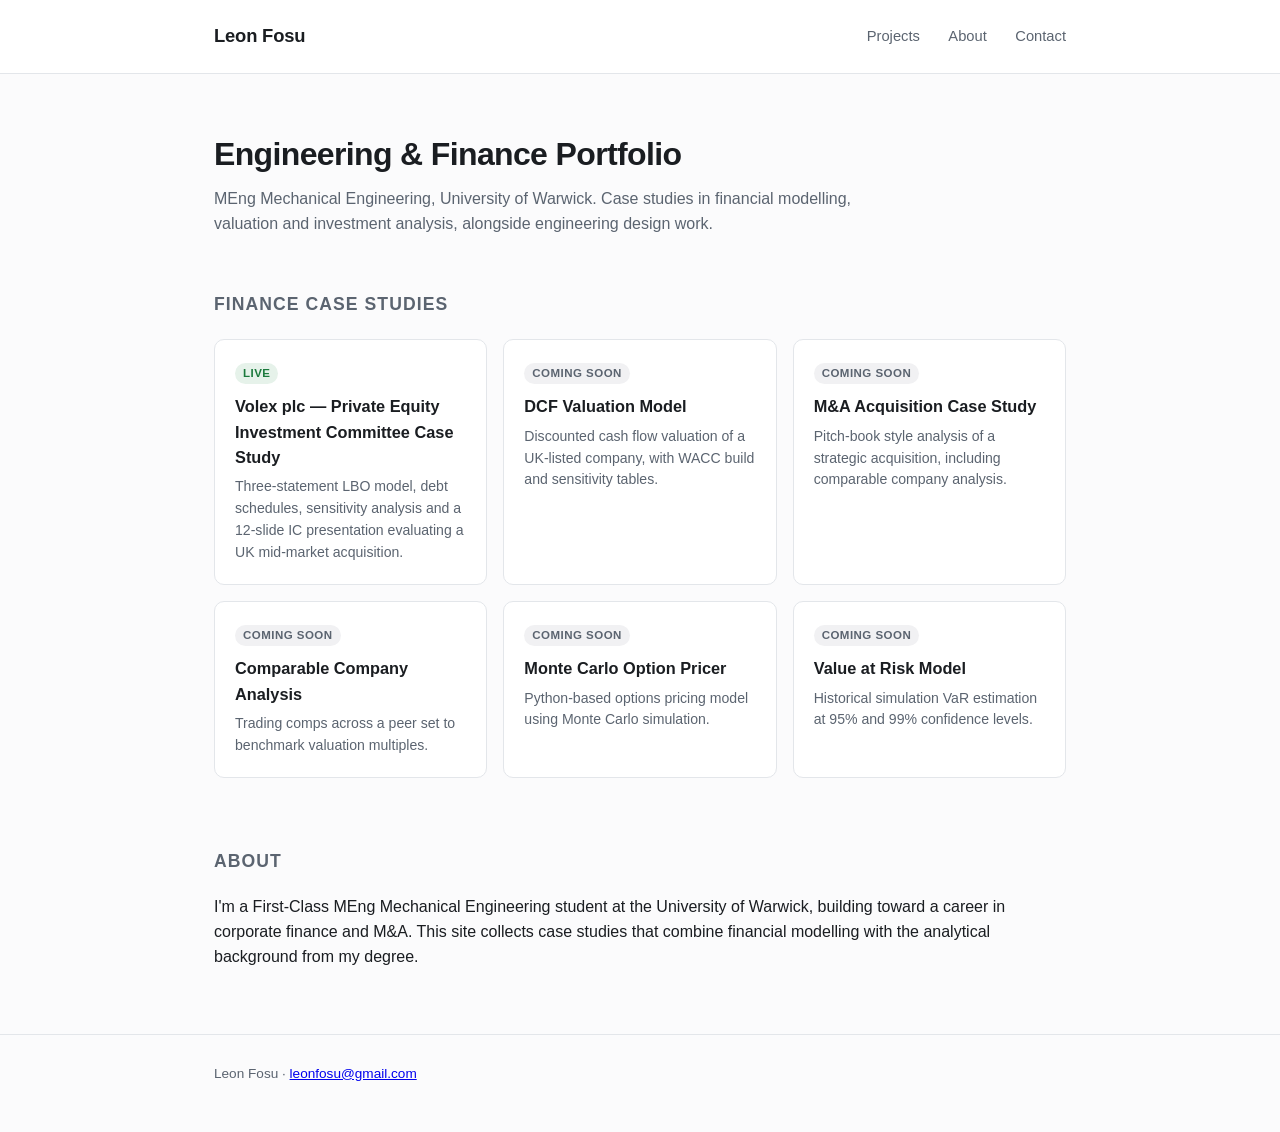
==== index.html @ 281659c0 "Folder Up 1 Level moved all the files present in the finance folder up one level" ====
<!DOCTYPE html>
<html lang="en">
<head>
<meta charset="UTF-8">
<meta name="viewport" content="width=device-width, initial-scale=1.0">
<title>Leon Fosu — Portfolio</title>
<link rel="stylesheet" href="style.css">
</head>
<body>

<header class="site">
  <div class="wrap">
    <div class="name">Leon Fosu</div>
    <nav>
      <a href="#projects">Projects</a>
      <a href="#about">About</a>
      <a href="mailto:leonfosu@gmail.com">Contact</a>
    </nav>
  </div>
</header>

<div class="wrap">

  <section class="hero">
    <h1>Engineering &amp; Finance Portfolio</h1>
    <p>MEng Mechanical Engineering, University of Warwick. Case studies in financial modelling,
       valuation and investment analysis, alongside engineering design work.</p>
  </section>

  <section id="projects">
    <h2>Finance Case Studies</h2>
    <div class="grid">

      <a class="card" href="projects/volex-lbo.html">
        <span class="tag live">Live</span>
        <h3>Volex plc — Private Equity Investment Committee Case Study</h3>
        <p>Three-statement LBO model, debt schedules, sensitivity analysis and a 12-slide IC presentation
           evaluating a UK mid-market acquisition.</p>
      </a>

      <a class="card" href="#">
        <span class="tag soon">Coming soon</span>
        <h3>DCF Valuation Model</h3>
        <p>Discounted cash flow valuation of a UK-listed company, with WACC build and sensitivity tables.</p>
      </a>

      <a class="card" href="#">
        <span class="tag soon">Coming soon</span>
        <h3>M&amp;A Acquisition Case Study</h3>
        <p>Pitch-book style analysis of a strategic acquisition, including comparable company analysis.</p>
      </a>

      <a class="card" href="#">
        <span class="tag soon">Coming soon</span>
        <h3>Comparable Company Analysis</h3>
        <p>Trading comps across a peer set to benchmark valuation multiples.</p>
      </a>

      <a class="card" href="#">
        <span class="tag soon">Coming soon</span>
        <h3>Monte Carlo Option Pricer</h3>
        <p>Python-based options pricing model using Monte Carlo simulation.</p>
      </a>

      <a class="card" href="#">
        <span class="tag soon">Coming soon</span>
        <h3>Value at Risk Model</h3>
        <p>Historical simulation VaR estimation at 95% and 99% confidence levels.</p>
      </a>

    </div>
  </section>

  <section id="about">
    <h2>About</h2>
    <p>I'm a First-Class MEng Mechanical Engineering student at the University of Warwick, building
       toward a career in corporate finance and M&amp;A. This site collects case studies that combine
       financial modelling with the analytical background from my degree.</p>
  </section>

</div>

<footer>
  <div class="wrap">
    Leon Fosu · <a href="mailto:leonfosu@gmail.com">leonfosu@gmail.com</a>
  </div>
</footer>

</body>
</html>
---- style.css ----
:root {
  --ink: #1a1d21;
  --muted: #5b6470;
  --line: #e3e6ea;
  --accent: #0f4c81;
  --bg: #fbfbfc;
  --card: #ffffff;
}

* { box-sizing: border-box; }

body {
  margin: 0;
  font-family: -apple-system, BlinkMacSystemFont, "Segoe UI", Helvetica, Arial, sans-serif;
  color: var(--ink);
  background: var(--bg);
  line-height: 1.55;
}

.wrap {
  max-width: 900px;
  margin: 0 auto;
  padding: 0 24px;
}

header.site {
  border-bottom: 1px solid var(--line);
  background: var(--card);
}

header.site .wrap {
  display: flex;
  justify-content: space-between;
  align-items: center;
  padding-top: 22px;
  padding-bottom: 22px;
}

header.site .name {
  font-weight: 700;
  font-size: 1.15rem;
  letter-spacing: -0.01em;
}

nav a {
  color: var(--muted);
  text-decoration: none;
  margin-left: 24px;
  font-size: 0.92rem;
}

nav a:hover { color: var(--accent); }

.hero {
  padding: 56px 0 32px;
}

.hero h1 {
  font-size: 2rem;
  margin: 0 0 8px;
  letter-spacing: -0.02em;
}

.hero p {
  color: var(--muted);
  max-width: 640px;
  margin: 0;
}

section { padding: 8px 0 48px; }

section h2 {
  font-size: 1.1rem;
  text-transform: uppercase;
  letter-spacing: 0.06em;
  color: var(--muted);
  margin-bottom: 20px;
}

.grid {
  display: grid;
  grid-template-columns: repeat(auto-fill, minmax(260px, 1fr));
  gap: 16px;
}

.card {
  background: var(--card);
  border: 1px solid var(--line);
  border-radius: 10px;
  padding: 20px;
  text-decoration: none;
  color: var(--ink);
  display: block;
  transition: border-color .15s ease, transform .15s ease;
}

.card:hover {
  border-color: var(--accent);
  transform: translateY(-2px);
}

.card .tag {
  display: inline-block;
  font-size: 0.72rem;
  font-weight: 600;
  text-transform: uppercase;
  letter-spacing: 0.04em;
  padding: 2px 8px;
  border-radius: 999px;
  margin-bottom: 10px;
}

.tag.live { background: #e6f2ea; color: #1c7a3d; }
.tag.soon { background: #f1f1f3; color: var(--muted); }

.card h3 {
  margin: 0 0 6px;
  font-size: 1.02rem;
}

.card p {
  margin: 0;
  color: var(--muted);
  font-size: 0.88rem;
}

.project-header {
  padding: 40px 0 8px;
}

.back {
  color: var(--muted);
  text-decoration: none;
  font-size: 0.85rem;
}
.back:hover { color: var(--accent); }

.project-header h1 {
  font-size: 1.6rem;
  margin: 14px 0 6px;
}

.project-header .meta {
  color: var(--muted);
  font-size: 0.9rem;
}

.summary-list {
  background: var(--card);
  border: 1px solid var(--line);
  border-radius: 10px;
  padding: 20px 24px;
  margin: 24px 0;
}

.summary-list li { margin-bottom: 8px; }

.pdf-block {
  margin: 32px 0;
}

.pdf-block h2 {
  font-size: 0.95rem;
  text-transform: uppercase;
  letter-spacing: 0.06em;
  color: var(--muted);
  margin-bottom: 12px;
}

.pdf-frame {
  width: 100%;
  height: 780px;
  border: 1px solid var(--line);
  border-radius: 10px;
  background: #fff;
}

.downloads {
  display: flex;
  gap: 10px;
  flex-wrap: wrap;
  margin-top: 12px;
}

.downloads a {
  font-size: 0.85rem;
  text-decoration: none;
  color: var(--accent);
  border: 1px solid var(--line);
  padding: 8px 14px;
  border-radius: 8px;
}

.downloads a:hover { border-color: var(--accent); }

footer {
  border-top: 1px solid var(--line);
  padding: 28px 0 48px;
  color: var(--muted);
  font-size: 0.85rem;
}
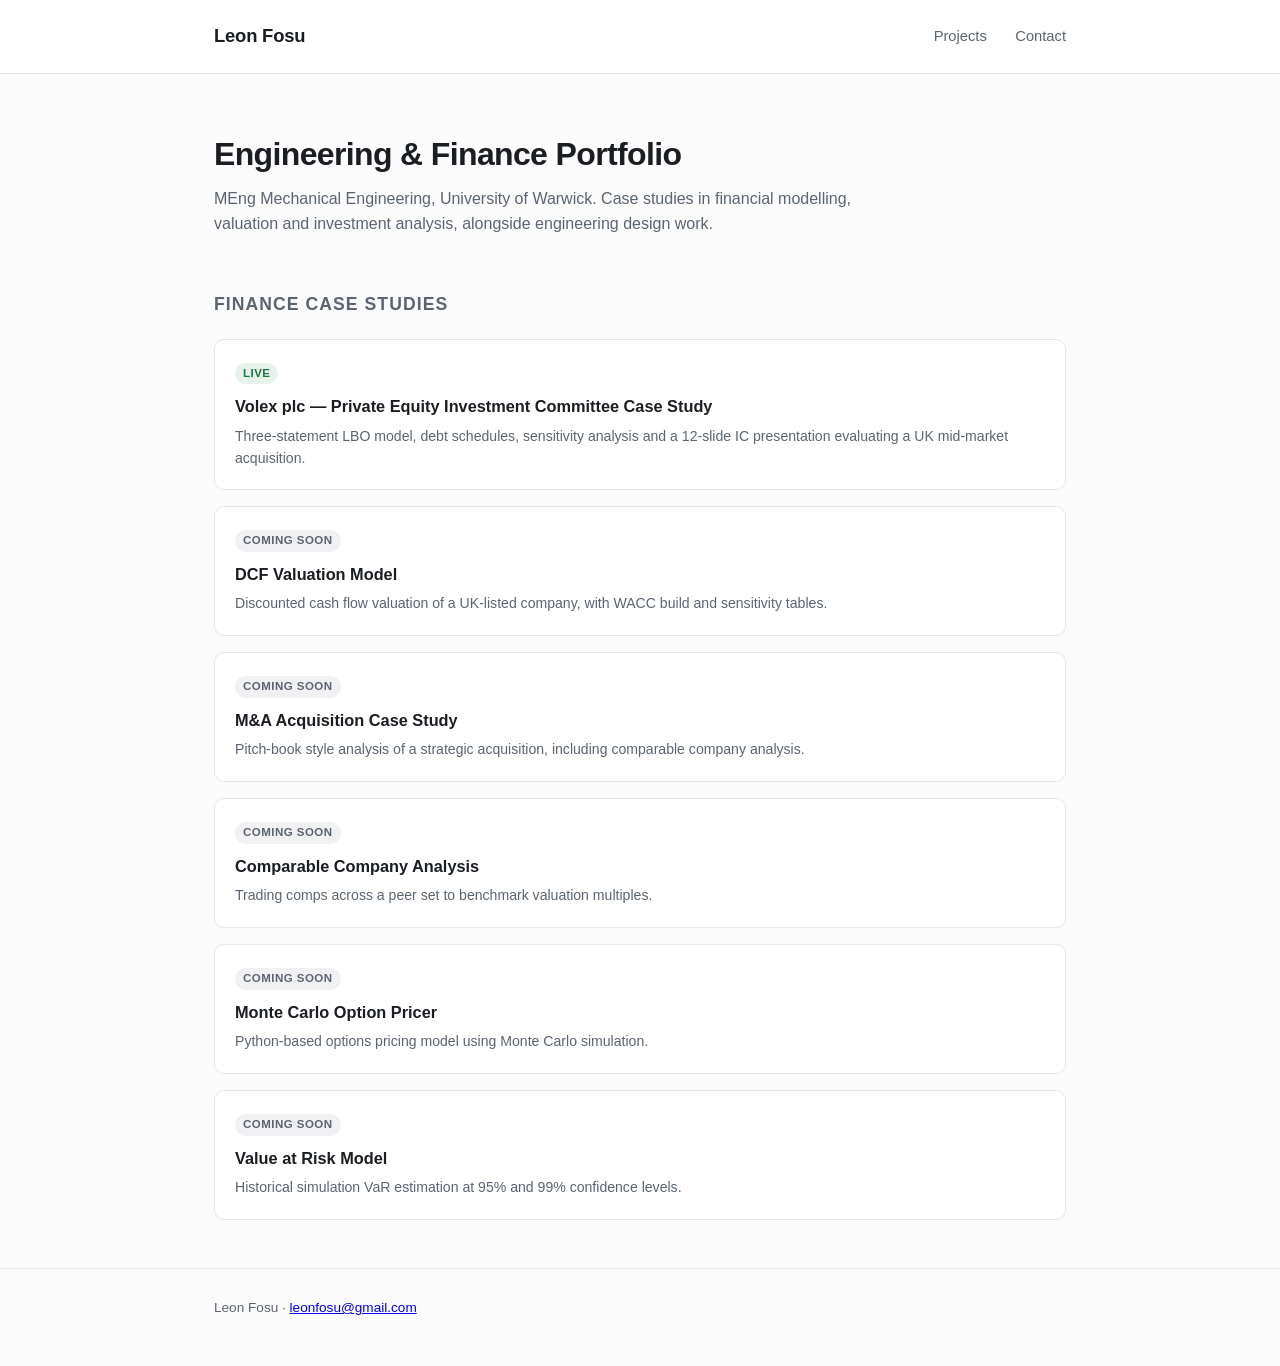
==== commit ece5d7da: "Remove about section Got rid of the about section in the website" ====
--- a/index.html
+++ b/index.html
@@ -13,7 +13,6 @@
     <div class="name">Leon Fosu</div>
     <nav>
       <a href="#projects">Projects</a>
-      <a href="#about">About</a>
       <a href="mailto:leonfosu@gmail.com">Contact</a>
     </nav>
   </div>
@@ -71,13 +70,6 @@
     </div>
   </section>
 
-  <section id="about">
-    <h2>About</h2>
-    <p>I'm a First-Class MEng Mechanical Engineering student at the University of Warwick, building
-       toward a career in corporate finance and M&amp;A. This site collects case studies that combine
-       financial modelling with the analytical background from my degree.</p>
-  </section>
-
 </div>
 
 <footer>
--- a/style.css
+++ b/style.css
@@ -79,11 +79,12 @@
 
 .grid {
   display: grid;
-  grid-template-columns: repeat(auto-fill, minmax(260px, 1fr));
+  grid-template-columns: 1fr;
   gap: 16px;
 }
 
 .card {
+  width: 100%;
   background: var(--card);
   border: 1px solid var(--line);
   border-radius: 10px;
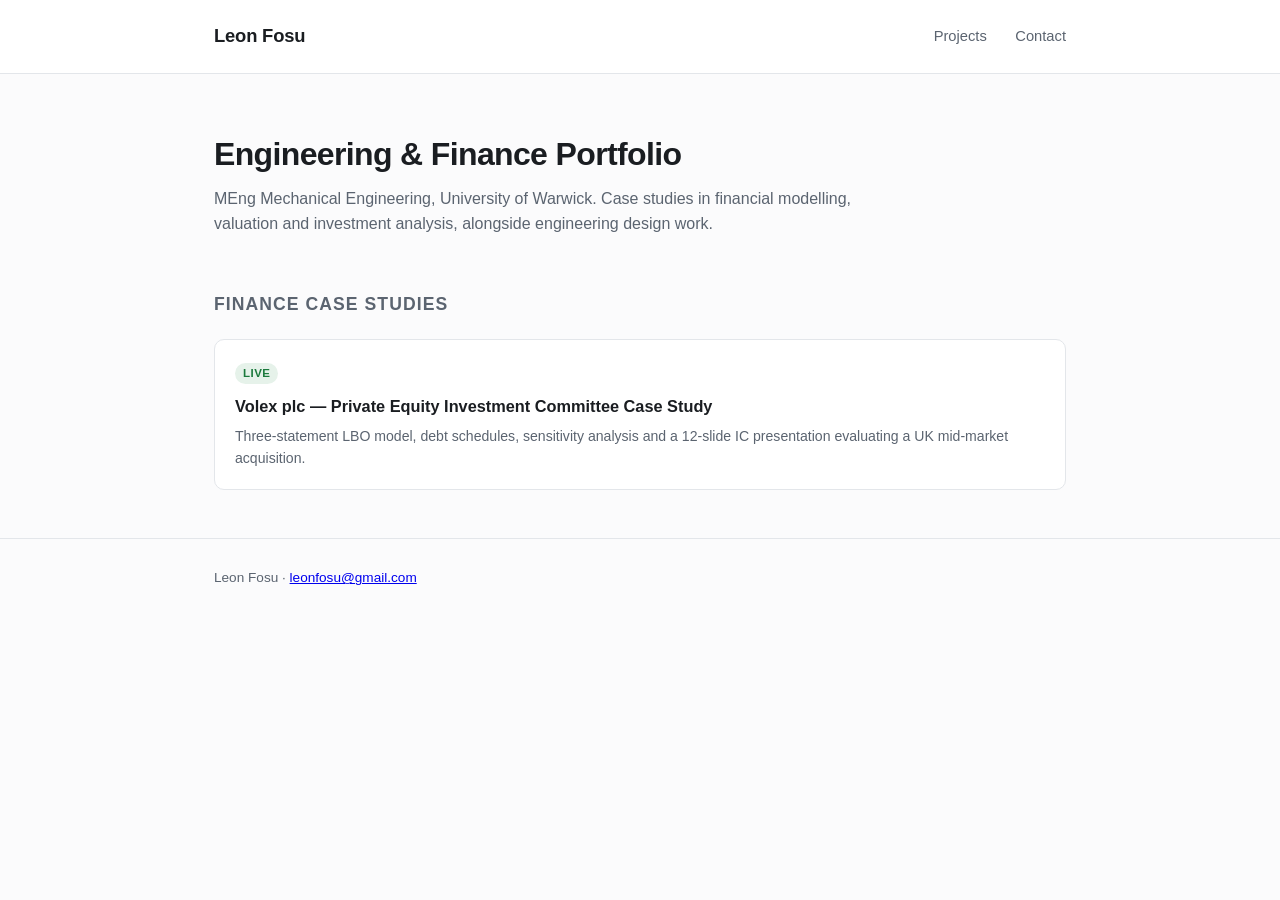
==== commit 32f1fbc9: "changed email + removed inactive projects made everything that wasnt needed a commented part of the " ====
--- a/index.html
+++ b/index.html
@@ -13,7 +13,7 @@
     <div class="name">Leon Fosu</div>
     <nav>
       <a href="#projects">Projects</a>
-      <a href="mailto:leonfosu@gmail.com">Contact</a>
+      <a href="mailto:leonfosu0@gmail.com">Contact</a>
     </nav>
   </div>
 </header>
@@ -37,6 +37,7 @@
            evaluating a UK mid-market acquisition.</p>
       </a>
 
+      <!--
       <a class="card" href="#">
         <span class="tag soon">Coming soon</span>
         <h3>DCF Valuation Model</h3>
@@ -66,6 +67,7 @@
         <h3>Value at Risk Model</h3>
         <p>Historical simulation VaR estimation at 95% and 99% confidence levels.</p>
       </a>
+      -->
 
     </div>
   </section>
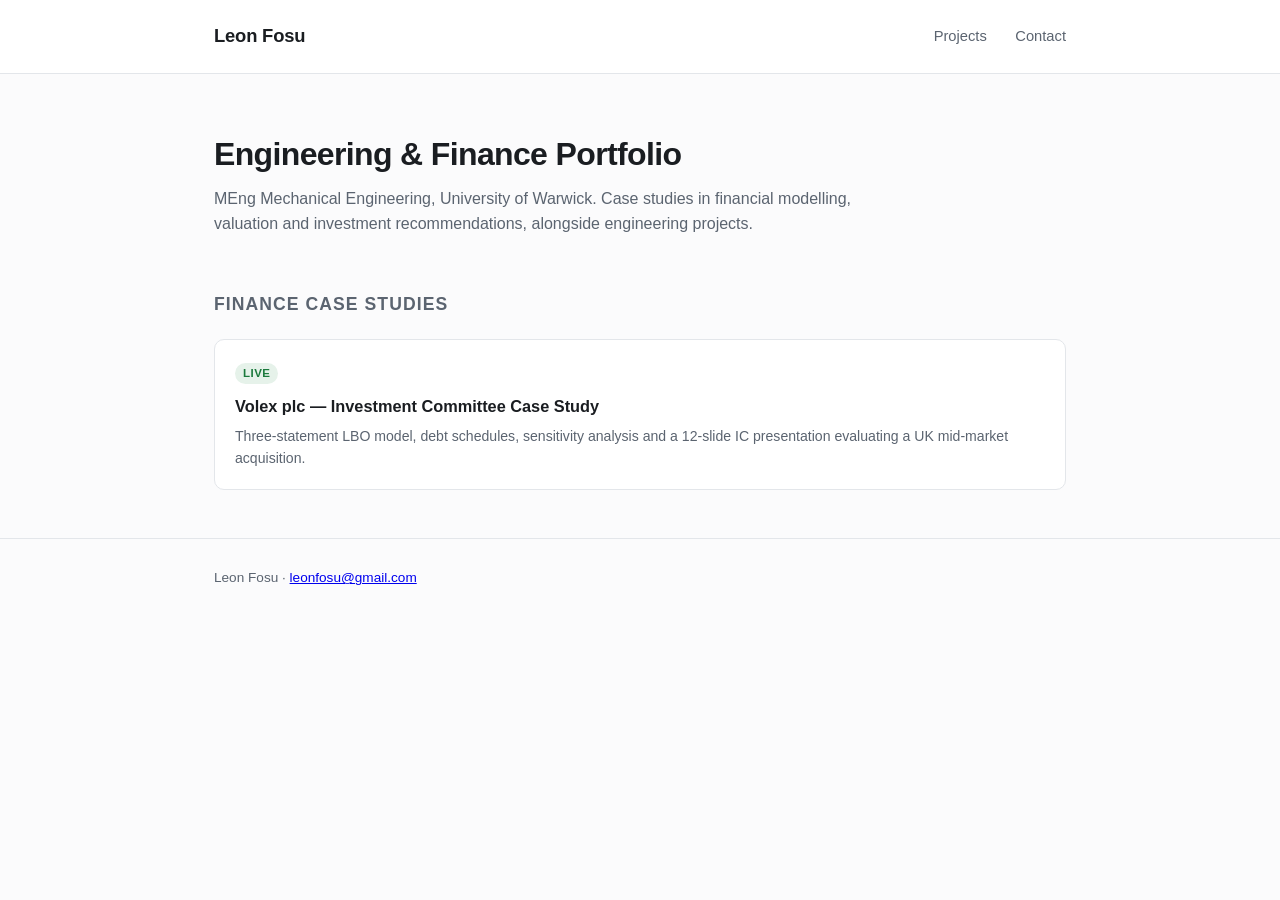
==== commit 1fba0bc7: "about section change Changed the description of the page so things are more fitting" ====
--- a/index.html
+++ b/index.html
@@ -23,7 +23,7 @@
   <section class="hero">
     <h1>Engineering &amp; Finance Portfolio</h1>
     <p>MEng Mechanical Engineering, University of Warwick. Case studies in financial modelling,
-       valuation and investment analysis, alongside engineering design work.</p>
+       valuation and investment recommendations, alongside engineering projects.</p>
   </section>
 
   <section id="projects">
@@ -32,7 +32,7 @@
 
       <a class="card" href="projects/volex-lbo.html">
         <span class="tag live">Live</span>
-        <h3>Volex plc — Private Equity Investment Committee Case Study</h3>
+        <h3>Volex plc — Investment Committee Case Study</h3>
         <p>Three-statement LBO model, debt schedules, sensitivity analysis and a 12-slide IC presentation
            evaluating a UK mid-market acquisition.</p>
       </a>
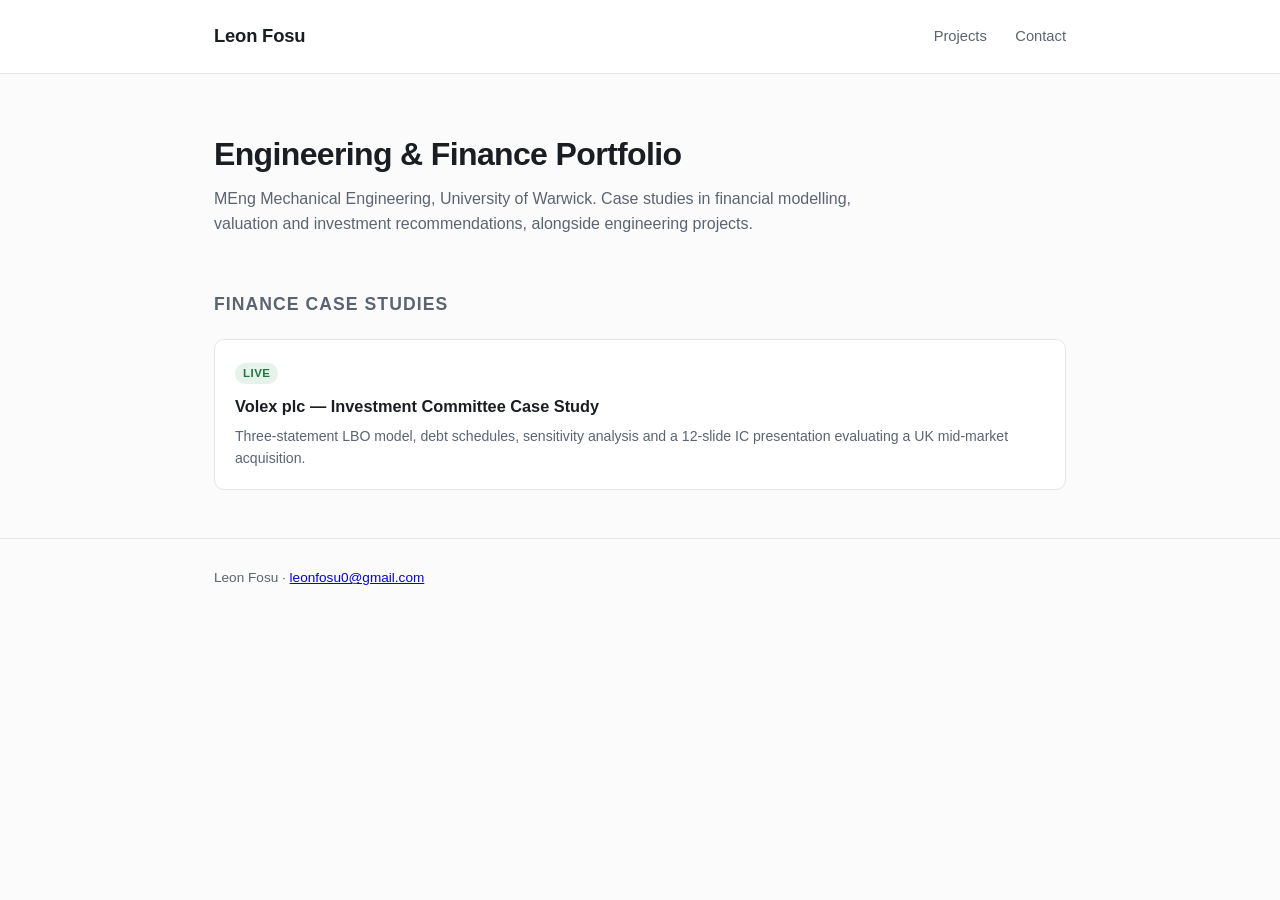
==== commit 71016793: "Email change Changed the email to the one i want to be contacted on." ====
--- a/index.html
+++ b/index.html
@@ -76,7 +76,7 @@
 
 <footer>
   <div class="wrap">
-    Leon Fosu · <a href="mailto:leonfosu@gmail.com">leonfosu@gmail.com</a>
+    Leon Fosu · <a href="mailto:leonfosu0@gmail.com">leonfosu0@gmail.com</a>
   </div>
 </footer>
 
